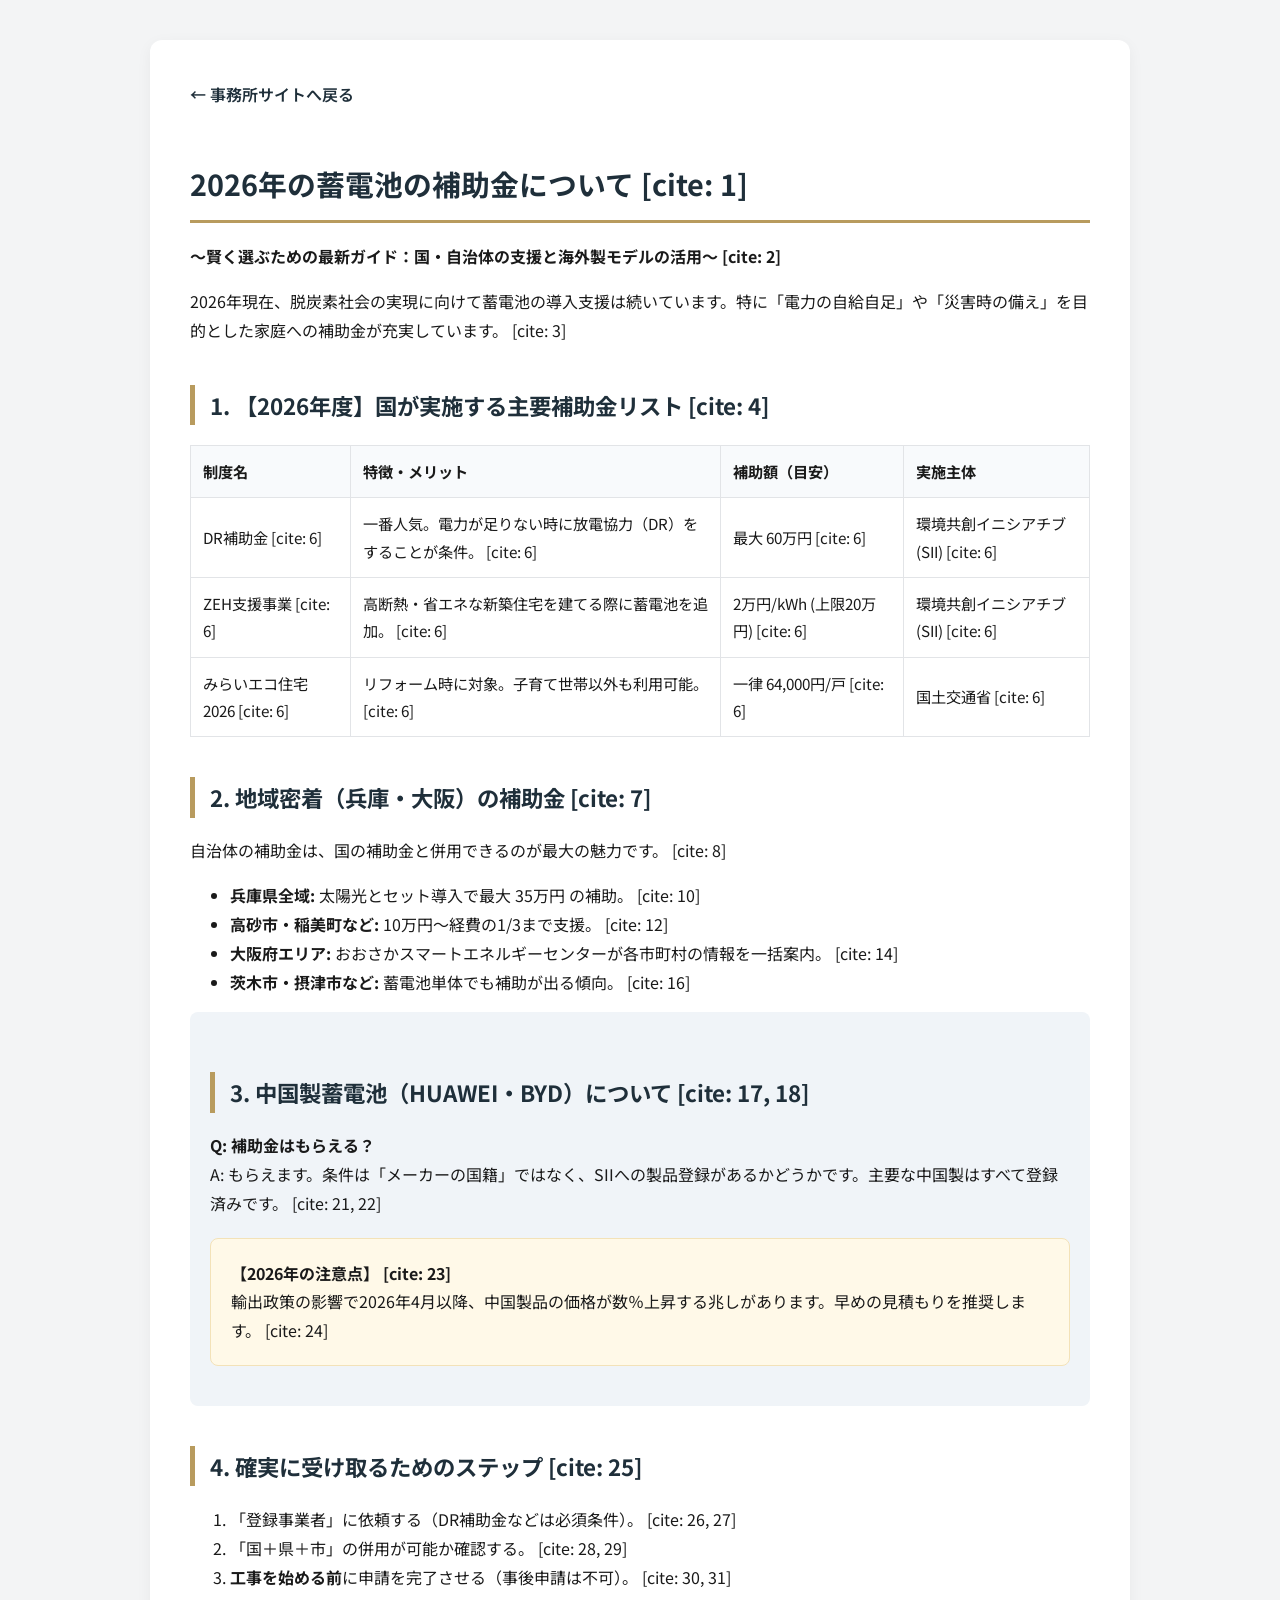
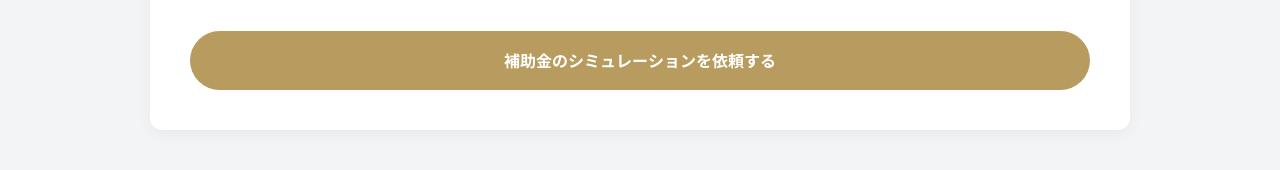
==== subsidy_battery.html @ b9a7a0c0 "Create subsidy_battery.html" ====
<!DOCTYPE html>
<html lang="ja">
<head>
    <meta charset="UTF-8">
    <meta name="viewport" content="width=device-width, initial-scale=1.0">
    <title>2026年の蓄電池の補助金について | 徳永良雄行政書士事務所</title>
    <link href="https://fonts.googleapis.com/css2?family=Noto+Sans+JP:wght@400;600;700&display=swap" rel="stylesheet">
    <style>
        :root {
            --primary: #1f2f3a;
            --accent: #b89b5e;
            --bg-light: #f3f4f5;
            --text-main: #1a1a1a;
            --border: #e2e4e7;
        }
        body {
            font-family: 'Noto Sans JP', sans-serif;
            background: var(--bg-light);
            color: var(--text-main);
            line-height: 1.8;
            margin: 0;
            padding: 40px 20px;
        }
        .container {
            max-width: 900px;
            margin: auto;
            background: white;
            padding: 40px;
            border-radius: 12px;
            box-shadow: 0 4px 15px rgba(0,0,0,0.05);
        }
        .back-link {
            display: inline-block;
            text-decoration: none;
            color: var(--primary);
            font-weight: 600;
            margin-bottom: 30px;
            transition: 0.3s;
        }
        .back-link:hover { color: var(--accent); }
        
        h1 { font-size: 1.8rem; color: var(--primary); border-bottom: 3px solid var(--accent); padding-bottom: 10px; }
        h2 { font-size: 1.4rem; margin-top: 40px; color: var(--primary); border-left: 5px solid var(--accent); padding-left: 15px; }
        
        table { width: 100%; border-collapse: collapse; margin: 20px 0; font-size: 0.95rem; }
        th, td { border: 1px solid var(--border); padding: 12px; text-align: left; }
        th { background: #f8fafc; }

        .note-box { background: #fff9e8; border: 1px solid #f3e2b8; padding: 20px; border-radius: 8px; margin: 20px 0; }
        .qa-section { background: #f0f4f8; padding: 20px; border-radius: 8px; }
        .btn-contact {
            display: block;
            text-align: center;
            background: var(--accent);
            color: white;
            text-decoration: none;
            padding: 15px;
            border-radius: 30px;
            font-weight: bold;
            margin-top: 40px;
        }
        @media (max-width: 600px) {
            .container { padding: 20px; }
            table { display: block; overflow-x: auto; }
        }
    </style>
</head>
<body>

<div class="container">
    <a href="index.html" class="back-link">← 事務所サイトへ戻る</a>

    <h1>2026年の蓄電池の補助金について [cite: 1]</h1>
    <p><strong>～賢く選ぶための最新ガイド：国・自治体の支援と海外製モデルの活用～ [cite: 2]</strong></p>

    <p>2026年現在、脱炭素社会の実現に向けて蓄電池の導入支援は続いています。特に「電力の自給自足」や「災害時の備え」を目的とした家庭への補助金が充実しています。 [cite: 3]</p>

    <h2>1. 【2026年度】国が実施する主要補助金リスト [cite: 4]</h2>
    <table>
        <thead>
            <tr>
                <th>制度名</th>
                <th>特徴・メリット</th>
                <th>補助額（目安）</th>
                <th>実施主体</th>
            </tr>
        </thead>
        <tbody>
            <tr>
                <td>DR補助金 [cite: 6]</td>
                <td>一番人気。電力が足りない時に放電協力（DR）をすることが条件。 [cite: 6]</td>
                <td>最大 60万円 [cite: 6]</td>
                <td>環境共創イニシアチブ(SII) [cite: 6]</td>
            </tr>
            <tr>
                <td>ZEH支援事業 [cite: 6]</td>
                <td>高断熱・省エネな新築住宅を建てる際に蓄電池を追加。 [cite: 6]</td>
                <td>2万円/kWh (上限20万円) [cite: 6]</td>
                <td>環境共創イニシアチブ(SII) [cite: 6]</td>
            </tr>
            <tr>
                <td>みらいエコ住宅2026 [cite: 6]</td>
                <td>リフォーム時に対象。子育て世帯以外も利用可能。 [cite: 6]</td>
                <td>一律 64,000円/戸 [cite: 6]</td>
                <td>国土交通省 [cite: 6]</td>
            </tr>
        </tbody>
    </table>

    <h2>2. 地域密着（兵庫・大阪）の補助金 [cite: 7]</h2>
    <p>自治体の補助金は、国の補助金と併用できるのが最大の魅力です。 [cite: 8]</p>
    <ul>
        <li><strong>兵庫県全域:</strong> 太陽光とセット導入で最大 35万円 の補助。 [cite: 10]</li>
        <li><strong>高砂市・稲美町など:</strong> 10万円〜経費の1/3まで支援。 [cite: 12]</li>
        <li><strong>大阪府エリア:</strong> おおさかスマートエネルギーセンターが各市町村の情報を一括案内。 [cite: 14]</li>
        <li><strong>茨木市・摂津市など:</strong> 蓄電池単体でも補助が出る傾向。 [cite: 16]</li>
    </ul>

    <div class="qa-section">
        <h2>3. 中国製蓄電池（HUAWEI・BYD）について [cite: 17, 18]</h2>
        <p><strong>Q: 補助金はもらえる？</strong><br>
        A: もらえます。条件は「メーカーの国籍」ではなく、SIIへの製品登録があるかどうかです。主要な中国製はすべて登録済みです。 [cite: 21, 22]</p>
        <div class="note-box">
            <strong>【2026年の注意点】 [cite: 23]</strong><br>
            輸出政策の影響で2026年4月以降、中国製品の価格が数％上昇する兆しがあります。早めの見積もりを推奨します。 [cite: 24]
        </div>
    </div>

    <h2>4. 確実に受け取るためのステップ [cite: 25]</h2>
    <ol>
        <li>「登録事業者」に依頼する（DR補助金などは必須条件）。 [cite: 26, 27]</li>
        <li>「国＋県＋市」の併用が可能か確認する。 [cite: 28, 29]</li>
        <li><strong>工事を始める前</strong>に申請を完了させる（事後申請は不可）。 [cite: 30, 31]</li>
    </ol>

    <a href="index.html#contact" class="btn-contact">補助金のシミュレーションを依頼する</a>
</div>

</body>
</html>
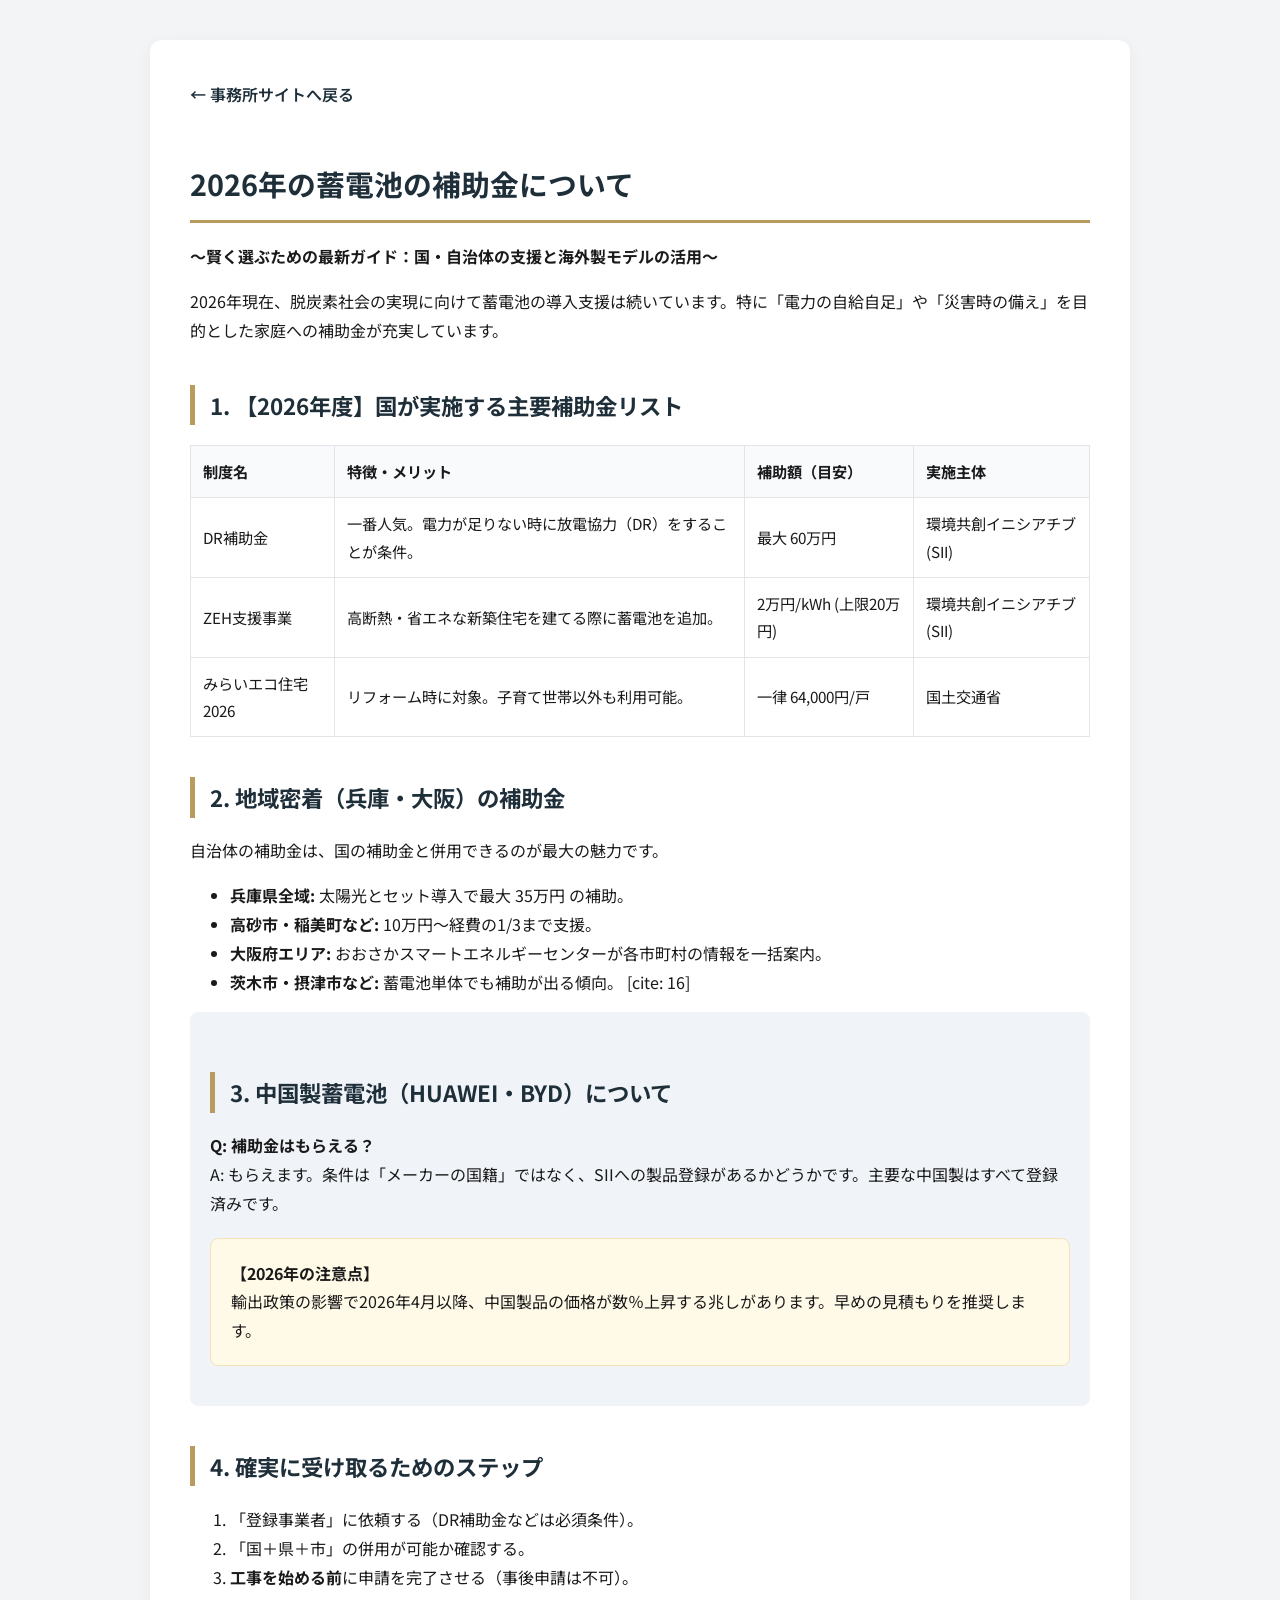
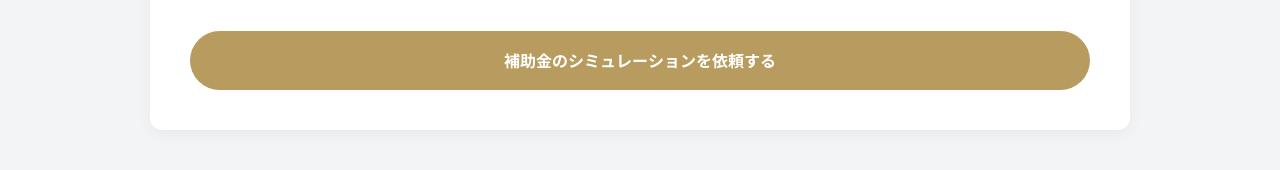
==== commit 7c9db1c5: "Remove citation tags from subsidy_battery.html" ====
--- a/subsidy_battery.html
+++ b/subsidy_battery.html
@@ -70,12 +70,12 @@
 <div class="container">
     <a href="index.html" class="back-link">← 事務所サイトへ戻る</a>
 
-    <h1>2026年の蓄電池の補助金について [cite: 1]</h1>
-    <p><strong>～賢く選ぶための最新ガイド：国・自治体の支援と海外製モデルの活用～ [cite: 2]</strong></p>
+    <h1>2026年の蓄電池の補助金について</h1>
+    <p><strong>～賢く選ぶための最新ガイド：国・自治体の支援と海外製モデルの活用～</strong></p>
 
-    <p>2026年現在、脱炭素社会の実現に向けて蓄電池の導入支援は続いています。特に「電力の自給自足」や「災害時の備え」を目的とした家庭への補助金が充実しています。 [cite: 3]</p>
+    <p>2026年現在、脱炭素社会の実現に向けて蓄電池の導入支援は続いています。特に「電力の自給自足」や「災害時の備え」を目的とした家庭への補助金が充実しています。</p>
 
-    <h2>1. 【2026年度】国が実施する主要補助金リスト [cite: 4]</h2>
+    <h2>1. 【2026年度】国が実施する主要補助金リスト</h2>
     <table>
         <thead>
             <tr>
@@ -87,50 +87,50 @@
         </thead>
         <tbody>
             <tr>
-                <td>DR補助金 [cite: 6]</td>
-                <td>一番人気。電力が足りない時に放電協力（DR）をすることが条件。 [cite: 6]</td>
-                <td>最大 60万円 [cite: 6]</td>
-                <td>環境共創イニシアチブ(SII) [cite: 6]</td>
+                <td>DR補助金</td>
+                <td>一番人気。電力が足りない時に放電協力（DR）をすることが条件。</td>
+                <td>最大 60万円</td>
+                <td>環境共創イニシアチブ(SII) </td>
             </tr>
             <tr>
-                <td>ZEH支援事業 [cite: 6]</td>
-                <td>高断熱・省エネな新築住宅を建てる際に蓄電池を追加。 [cite: 6]</td>
-                <td>2万円/kWh (上限20万円) [cite: 6]</td>
-                <td>環境共創イニシアチブ(SII) [cite: 6]</td>
+                <td>ZEH支援事業 </td>
+                <td>高断熱・省エネな新築住宅を建てる際に蓄電池を追加。</td>
+                <td>2万円/kWh (上限20万円)</td>
+                <td>環境共創イニシアチブ(SII) </td>
             </tr>
             <tr>
-                <td>みらいエコ住宅2026 [cite: 6]</td>
-                <td>リフォーム時に対象。子育て世帯以外も利用可能。 [cite: 6]</td>
-                <td>一律 64,000円/戸 [cite: 6]</td>
-                <td>国土交通省 [cite: 6]</td>
+                <td>みらいエコ住宅2026 </td>
+                <td>リフォーム時に対象。子育て世帯以外も利用可能。</td>
+                <td>一律 64,000円/戸 </td>
+                <td>国土交通省 </td>
             </tr>
         </tbody>
     </table>
 
-    <h2>2. 地域密着（兵庫・大阪）の補助金 [cite: 7]</h2>
-    <p>自治体の補助金は、国の補助金と併用できるのが最大の魅力です。 [cite: 8]</p>
+    <h2>2. 地域密着（兵庫・大阪）の補助金 </h2>
+    <p>自治体の補助金は、国の補助金と併用できるのが最大の魅力です。</p>
     <ul>
-        <li><strong>兵庫県全域:</strong> 太陽光とセット導入で最大 35万円 の補助。 [cite: 10]</li>
-        <li><strong>高砂市・稲美町など:</strong> 10万円〜経費の1/3まで支援。 [cite: 12]</li>
-        <li><strong>大阪府エリア:</strong> おおさかスマートエネルギーセンターが各市町村の情報を一括案内。 [cite: 14]</li>
+        <li><strong>兵庫県全域:</strong> 太陽光とセット導入で最大 35万円 の補助。 </li>
+        <li><strong>高砂市・稲美町など:</strong> 10万円〜経費の1/3まで支援。 </li>
+        <li><strong>大阪府エリア:</strong> おおさかスマートエネルギーセンターが各市町村の情報を一括案内。</li>
         <li><strong>茨木市・摂津市など:</strong> 蓄電池単体でも補助が出る傾向。 [cite: 16]</li>
     </ul>
 
     <div class="qa-section">
-        <h2>3. 中国製蓄電池（HUAWEI・BYD）について [cite: 17, 18]</h2>
+        <h2>3. 中国製蓄電池（HUAWEI・BYD）について</h2>
         <p><strong>Q: 補助金はもらえる？</strong><br>
-        A: もらえます。条件は「メーカーの国籍」ではなく、SIIへの製品登録があるかどうかです。主要な中国製はすべて登録済みです。 [cite: 21, 22]</p>
+        A: もらえます。条件は「メーカーの国籍」ではなく、SIIへの製品登録があるかどうかです。主要な中国製はすべて登録済みです。</p>
         <div class="note-box">
-            <strong>【2026年の注意点】 [cite: 23]</strong><br>
-            輸出政策の影響で2026年4月以降、中国製品の価格が数％上昇する兆しがあります。早めの見積もりを推奨します。 [cite: 24]
+            <strong>【2026年の注意点】</strong><br>
+            輸出政策の影響で2026年4月以降、中国製品の価格が数％上昇する兆しがあります。早めの見積もりを推奨します。 
         </div>
     </div>
 
-    <h2>4. 確実に受け取るためのステップ [cite: 25]</h2>
+    <h2>4. 確実に受け取るためのステップ</h2>
     <ol>
-        <li>「登録事業者」に依頼する（DR補助金などは必須条件）。 [cite: 26, 27]</li>
-        <li>「国＋県＋市」の併用が可能か確認する。 [cite: 28, 29]</li>
-        <li><strong>工事を始める前</strong>に申請を完了させる（事後申請は不可）。 [cite: 30, 31]</li>
+        <li>「登録事業者」に依頼する（DR補助金などは必須条件）。 </li>
+        <li>「国＋県＋市」の併用が可能か確認する。</li>
+        <li><strong>工事を始める前</strong>に申請を完了させる（事後申請は不可）。</li>
     </ol>
 
     <a href="index.html#contact" class="btn-contact">補助金のシミュレーションを依頼する</a>
